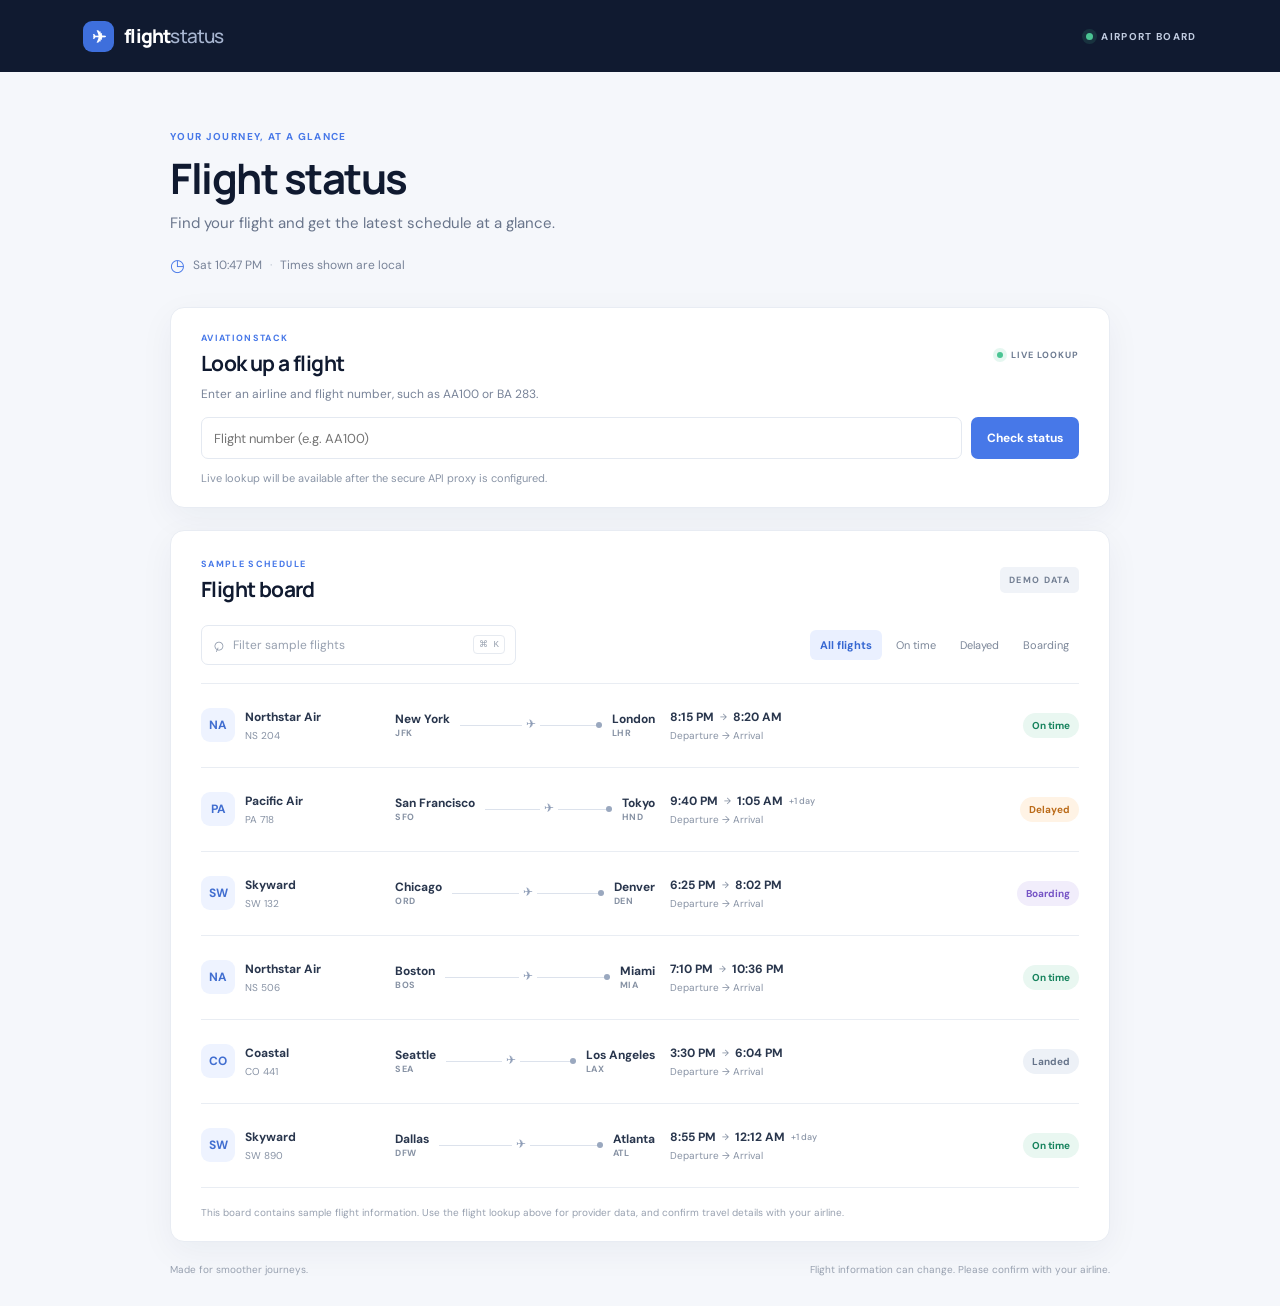
==== index.html @ 9b2f2a7e "Add secure Aviationstack flight lookup Co-authored-by: Copilot <223556219+Copilot@users.noreply.gith" ====
<!doctype html>
<html lang="en">
  <head>
    <meta charset="utf-8">
    <meta name="viewport" content="width=device-width, initial-scale=1">
    <meta name="theme-color" content="#101a30">
    <meta name="description" content="A clear, easy-to-use flight status board.">
    <title>Flight Status — Live Board</title>
    <link rel="stylesheet" href="styles.css">
    <script src="api-config.js"></script>
    <script src="script.js" defer></script>
  </head>
  <body>
    <header class="topbar">
      <a class="brand" href="#" aria-label="Flight Status home">
        <span class="brand-mark" aria-hidden="true">✈</span>
        <span>flight<span class="brand-light">status</span></span>
      </a>
      <span class="board-label"><span class="live-dot" aria-hidden="true"></span> AIRPORT BOARD</span>
    </header>

    <main>
      <section class="intro" aria-labelledby="page-title">
        <p class="eyebrow">YOUR JOURNEY, AT A GLANCE</p>
        <h1 id="page-title">Flight status</h1>
        <p class="intro-copy">Find your flight and get the latest schedule at a glance.</p>
        <div class="board-time">
          <span class="time-icon" aria-hidden="true">◷</span>
          <span id="current-time">Local time</span>
          <span class="time-separator" aria-hidden="true">·</span>
          <span>Times shown are local</span>
        </div>
      </section>

      <section class="live-lookup" aria-labelledby="live-lookup-title">
        <div class="live-lookup-heading">
          <div>
            <p class="eyebrow">AVIATIONSTACK</p>
            <h2 id="live-lookup-title">Look up a flight</h2>
          </div>
          <span class="live-badge"><span class="live-dot" aria-hidden="true"></span> LIVE LOOKUP</span>
        </div>
        <p class="lookup-copy">Enter an airline and flight number, such as AA100 or BA 283.</p>
        <form class="lookup-form" id="live-flight-form">
          <label class="sr-only" for="live-flight-number">Flight number</label>
          <input id="live-flight-number" name="flight" type="text" placeholder="Flight number (e.g. AA100)" maxlength="10" autocomplete="off" required>
          <button class="lookup-button" type="submit">Check status</button>
        </form>
        <p class="lookup-message" id="lookup-message" role="status" aria-live="polite">Live lookup will be available after the secure API proxy is configured.</p>
        <article class="live-result" id="live-result" aria-live="polite" hidden></article>
      </section>

      <section class="board" aria-label="Flight information">
        <div class="board-heading">
          <div>
            <p class="eyebrow">SAMPLE SCHEDULE</p>
            <h2>Flight board</h2>
          </div>
          <span class="demo-label">DEMO DATA</span>
        </div>

        <div class="controls">
          <label class="search-box">
            <span class="search-icon" aria-hidden="true">⌕</span>
            <span class="sr-only">Search flights</span>
            <input id="flight-search" type="search" placeholder="Filter sample flights" autocomplete="off">
            <kbd>⌘ K</kbd>
          </label>
          <div class="filters" role="group" aria-label="Filter flights by status">
            <button class="filter-button is-active" type="button" data-filter="all" aria-pressed="true">All flights</button>
            <button class="filter-button" type="button" data-filter="On time" aria-pressed="false">On time</button>
            <button class="filter-button" type="button" data-filter="Delayed" aria-pressed="false">Delayed</button>
            <button class="filter-button" type="button" data-filter="Boarding" aria-pressed="false">Boarding</button>
          </div>
        </div>

        <div class="flight-list" id="flight-list" aria-live="polite"></div>
        <p class="empty-state" id="empty-state" hidden>No flights match your search. Try another flight number or destination.</p>
        <p class="data-note">This board contains sample flight information. Use the flight lookup above for provider data, and confirm travel details with your airline.</p>
      </section>
    </main>

    <footer>
      <span>Made for smoother journeys.</span>
      <span>Flight information can change. Please confirm with your airline.</span>
    </footer>
  </body>
</html>
---- styles.css ----
@import url("https://fonts.googleapis.com/css2?family=DM+Sans:wght@400;500;600;700&family=Manrope:wght@400;500;600;700;800&display=swap");

:root {
  color-scheme: light;
  --navy: #101a30;
  --muted: #788398;
  --line: #e9edf3;
  --blue: #4778e8;
  --green: #16835d;
  --orange: #bb6b19;
  --purple: #7654c5;
}

* {
  box-sizing: border-box;
}

body {
  margin: 0;
  min-width: 320px;
  background: #f5f7fb;
  color: var(--navy);
  font-family: "DM Sans", sans-serif;
  -webkit-font-smoothing: antialiased;
}

button,
input {
  font: inherit;
}

.topbar {
  height: 72px;
  padding: 0 max(6.5vw, 24px);
  display: flex;
  align-items: center;
  justify-content: space-between;
  background: var(--navy);
  color: white;
}

.brand {
  display: inline-flex;
  align-items: center;
  gap: 10px;
  color: white;
  text-decoration: none;
  font-family: "Manrope", sans-serif;
  font-size: 19px;
  font-weight: 800;
  letter-spacing: -0.8px;
}

.brand-mark {
  display: grid;
  width: 31px;
  height: 31px;
  place-items: center;
  border-radius: 9px;
  background: #3e6fdc;
  font-size: 17px;
}

.brand-light {
  color: #a7b5d0;
  font-weight: 500;
}

.board-label,
.eyebrow,
.demo-label {
  font-size: 10px;
  font-weight: 700;
  letter-spacing: 1.35px;
}

.board-label {
  display: flex;
  align-items: center;
  gap: 8px;
  color: #c1cce0;
}

.live-dot {
  width: 7px;
  height: 7px;
  border-radius: 50%;
  background: #4bc493;
  box-shadow: 0 0 0 4px rgb(75 196 147 / 14%);
}

main {
  width: min(940px, calc(100% - 40px));
  margin: 0 auto;
}

.intro {
  padding: 58px 0 31px;
}

.eyebrow {
  margin: 0 0 10px;
  color: var(--blue);
}

h1,
h2 {
  margin: 0;
  font-family: "Manrope", sans-serif;
  letter-spacing: -1.5px;
}

h1 {
  font-size: clamp(32px, 5vw, 42px);
  line-height: 1.2;
}

.intro-copy {
  margin: 10px 0 21px;
  color: #69758b;
  font-size: 15px;
}

.board-time {
  display: flex;
  align-items: center;
  gap: 8px;
  color: var(--muted);
  font-size: 12px;
}

.time-icon {
  color: var(--blue);
  font-size: 17px;
}

.time-separator {
  color: #b8c0ce;
}

.live-lookup {
  margin-bottom: 22px;
  padding: 24px 30px 20px;
  border: 1px solid #e8ecf3;
  border-radius: 14px;
  background: white;
  box-shadow: 0 10px 34px rgb(25 42 74 / 5%);
}

.live-lookup-heading,
.live-result-heading {
  display: flex;
  align-items: center;
  justify-content: space-between;
  gap: 12px;
}

.live-lookup-heading .eyebrow {
  margin-bottom: 5px;
  font-size: 9px;
}

.live-badge {
  display: inline-flex;
  align-items: center;
  gap: 8px;
  color: #6d7b91;
  font-size: 9px;
  font-weight: 700;
  letter-spacing: 1px;
}

.live-badge .live-dot {
  width: 6px;
  height: 6px;
  background: #4bc493;
}

.lookup-copy {
  margin: 9px 0 15px;
  color: #788398;
  font-size: 12px;
}

.lookup-form {
  display: flex;
  gap: 9px;
}

.lookup-form input {
  flex: 1;
  min-width: 0;
  height: 42px;
  padding: 0 12px;
  border: 1px solid #e4e9f1;
  border-radius: 7px;
  outline: 0;
  color: var(--navy);
  font-size: 13px;
}

.lookup-form input:focus {
  border-color: #9ab4f3;
  box-shadow: 0 0 0 3px rgb(71 120 232 / 10%);
}

.lookup-button {
  padding: 0 16px;
  border: 0;
  border-radius: 7px;
  background: var(--blue);
  color: white;
  cursor: pointer;
  font-size: 12px;
  font-weight: 700;
}

.lookup-button:hover {
  background: #3566d2;
}

.lookup-button:disabled {
  cursor: wait;
  opacity: 0.65;
}

.lookup-message {
  margin: 11px 0 0;
  color: #8994a6;
  font-size: 11px;
  line-height: 1.5;
}

.live-result {
  margin-top: 16px;
  padding: 16px;
  border: 1px solid var(--line);
  border-radius: 9px;
}

.live-airline,
.live-flight-number,
.live-detail-label,
.live-detail-value {
  display: block;
}

.live-airline {
  color: #29364d;
  font-size: 13px;
  font-weight: 700;
}

.live-flight-number {
  margin-top: 4px;
  color: #8792a4;
  font-size: 11px;
}

.live-status {
  padding: 6px 9px;
  border-radius: 20px;
  font-size: 10px;
  font-weight: 700;
  white-space: nowrap;
}

.live-status--on-time,
.live-status--landed,
.live-status--scheduled {
  background: #e9f7f1;
  color: var(--green);
}

.live-status--in-flight {
  background: #eaf0ff;
  color: #3768d2;
}

.live-status--cancelled,
.live-status--incident,
.live-status--diverted {
  background: #fff3e5;
  color: var(--orange);
}

.live-status--unknown {
  background: #edf1f7;
  color: #66748a;
}

.live-route {
  display: grid;
  grid-template-columns: repeat(2, minmax(0, 1fr));
  gap: 15px;
  margin-top: 16px;
  padding-top: 14px;
  border-top: 1px solid var(--line);
}

.live-detail-label {
  margin-bottom: 5px;
  color: #8792a4;
  font-size: 9px;
  font-weight: 700;
  letter-spacing: 0.7px;
}

.live-detail-value {
  color: #29364d;
  font-size: 12px;
  font-weight: 600;
  line-height: 1.5;
  overflow-wrap: anywhere;
}

.board {
  padding: 27px 30px 20px;
  border: 1px solid #e8ecf3;
  border-radius: 14px;
  background: white;
  box-shadow: 0 10px 34px rgb(25 42 74 / 5%);
}

.board-heading {
  display: flex;
  align-items: center;
  justify-content: space-between;
}

.board-heading .eyebrow {
  margin-bottom: 5px;
  font-size: 9px;
}

h2 {
  font-size: 21px;
  letter-spacing: -0.6px;
}

.demo-label {
  padding: 7px 9px;
  border-radius: 5px;
  background: #f0f3f8;
  color: #737f93;
  font-size: 9px;
}

.controls {
  display: flex;
  flex-wrap: wrap;
  align-items: center;
  justify-content: space-between;
  gap: 15px;
  margin: 22px 0 18px;
}

.search-box {
  display: flex;
  align-items: center;
  gap: 8px;
  width: min(315px, 100%);
  height: 40px;
  padding: 0 10px;
  border: 1px solid #e4e9f1;
  border-radius: 7px;
  color: #8994a6;
}

.search-box:focus-within {
  border-color: #9ab4f3;
  box-shadow: 0 0 0 3px rgb(71 120 232 / 10%);
}

.search-icon {
  font-size: 19px;
  transform: rotate(-20deg);
}

.search-box input {
  flex: 1;
  min-width: 0;
  border: 0;
  outline: 0;
  color: var(--navy);
  font-size: 12px;
}

.search-box input::placeholder {
  color: #98a1b0;
}

kbd {
  padding: 3px 5px;
  border: 1px solid #e6eaf0;
  border-radius: 4px;
  color: #9aa3b1;
  font-size: 9px;
}

.filters {
  display: flex;
  flex-wrap: wrap;
  gap: 4px;
}

.filter-button {
  padding: 8px 10px;
  border: 0;
  border-radius: 6px;
  background: transparent;
  color: #7c8799;
  cursor: pointer;
  font-size: 11px;
  transition: background 120ms ease, color 120ms ease;
}

.filter-button:hover {
  background: #f3f6fb;
  color: var(--navy);
}

.filter-button.is-active {
  background: #eaf0ff;
  color: #3768d2;
  font-weight: 700;
}

.flight-list {
  border-top: 1px solid var(--line);
}

.flight-row {
  display: grid;
  grid-template-columns: minmax(100px, 1fr) minmax(170px, 1.45fr) minmax(160px, 1.4fr) minmax(95px, 0.8fr);
  align-items: center;
  gap: 15px;
  min-height: 84px;
  border-bottom: 1px solid var(--line);
}

.airline {
  display: flex;
  align-items: center;
  gap: 10px;
}

.airline-mark {
  display: grid;
  flex: 0 0 34px;
  width: 34px;
  height: 34px;
  place-items: center;
  border-radius: 9px;
  background: #eef3ff;
  color: #416ed0;
  font-size: 12px;
  font-weight: 700;
}

.airline-name,
.flight-number,
.city,
.airport-code,
.time-value,
.time-label {
  display: block;
}

.airline-name,
.city,
.time-value {
  color: #29364d;
  font-size: 12px;
  font-weight: 700;
}

.flight-number,
.airport-code,
.time-label {
  margin-top: 4px;
  color: #8792a4;
  font-size: 10px;
}

.route {
  display: flex;
  align-items: center;
  gap: 10px;
}

.airport-code {
  margin: 0;
  font-size: 9px;
  font-weight: 700;
  letter-spacing: 0.4px;
}

.route-line {
  position: relative;
  flex: 1;
  height: 1px;
  min-width: 22px;
  background: #dce2ec;
}

.route-line::after {
  position: absolute;
  top: -3px;
  right: 0;
  width: 6px;
  height: 6px;
  border-radius: 50%;
  background: #9aa8bf;
  content: "";
}

.route-plane {
  position: absolute;
  top: -9px;
  left: 50%;
  padding: 0 4px;
  background: white;
  color: #8d9cb6;
  font-size: 12px;
  transform: translateX(-50%);
}

.arrival .time-value {
  display: flex;
  align-items: center;
  gap: 6px;
}

.time-change {
  color: #8994a6;
  font-size: 9px;
  font-weight: 500;
}

.status {
  justify-self: end;
  padding: 6px 9px;
  border-radius: 20px;
  font-size: 10px;
  font-weight: 700;
  white-space: nowrap;
}

.status--on-time {
  background: #e9f7f1;
  color: var(--green);
}

.status--delayed {
  background: #fff3e5;
  color: var(--orange);
}

.status--boarding {
  background: #f1edfb;
  color: var(--purple);
}

.status--landed {
  background: #edf1f7;
  color: #66748a;
}

.empty-state {
  padding: 28px 12px;
  color: var(--muted);
  text-align: center;
  font-size: 13px;
}

.data-note {
  margin: 17px 0 0;
  color: #98a1b0;
  font-size: 10px;
  line-height: 1.6;
}

footer {
  display: flex;
  flex-wrap: wrap;
  justify-content: space-between;
  gap: 10px;
  width: min(940px, calc(100% - 40px));
  margin: 21px auto 30px;
  color: #98a1b0;
  font-size: 10px;
}

.sr-only {
  position: absolute;
  width: 1px;
  height: 1px;
  overflow: hidden;
  clip: rect(0, 0, 0, 0);
  white-space: nowrap;
  clip-path: inset(50%);
}

@media (max-width: 720px) {
  .topbar {
    height: 64px;
  }

  .intro {
    padding-top: 42px;
  }

  .board {
    padding: 22px 18px 17px;
  }

  .live-lookup {
    padding: 22px 18px 17px;
  }

  .controls {
    align-items: stretch;
  }

  .search-box {
    width: 100%;
  }

  .filters {
    overflow-x: auto;
  }

  .filter-button {
    white-space: nowrap;
  }

  .flight-row {
    grid-template-columns: minmax(105px, 1fr) minmax(115px, 1fr) auto;
    gap: 8px;
    min-height: 90px;
  }

  .flight-row > .arrival {
    display: flex;
    grid-column: 1 / -1;
    grid-row: 2;
    align-items: center;
    gap: 5px;
  }

  .flight-row > .status {
    grid-column: 3;
    grid-row: 1;
  }

  .airline {
    gap: 7px;
  }

  .airline-mark {
    flex-basis: 30px;
    width: 30px;
    height: 30px;
  }
}

@media (max-width: 390px) {
  main,
  footer {
    width: calc(100% - 28px);
  }

  .topbar {
    padding: 0 14px;
  }

  .board-label {
    font-size: 9px;
  }

  .flight-row {
    grid-template-columns: 1fr 1fr;
    padding: 12px 0;
  }

  .flight-row .status {
    justify-self: end;
    grid-column: 2;
    grid-row: 2;
  }

  .flight-row .route {
    grid-column: 2;
    grid-row: 1;
  }

  .flight-row > .arrival {
    grid-column: 1;
    grid-row: 2;
  }

  .flight-row > .status {
    grid-column: 2;
    grid-row: 2;
  }
}
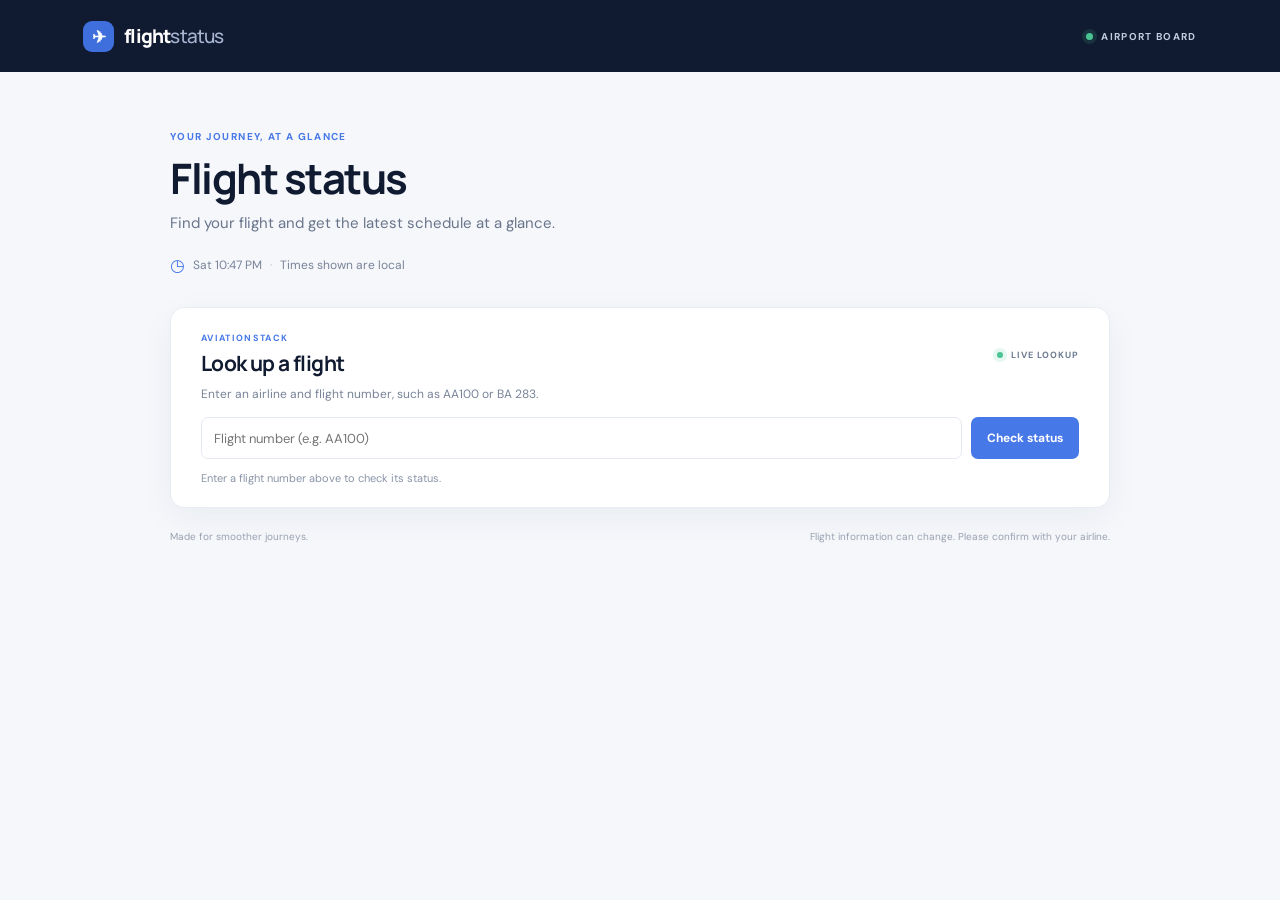
==== commit 52282462: "Remove sample flight schedule Co-authored-by: Copilot <223556219+Copilot@users.noreply.github.com>" ====
--- a/index.html
+++ b/index.html
@@ -46,37 +46,8 @@
           <input id="live-flight-number" name="flight" type="text" placeholder="Flight number (e.g. AA100)" maxlength="10" autocomplete="off" required>
           <button class="lookup-button" type="submit">Check status</button>
         </form>
-        <p class="lookup-message" id="lookup-message" role="status" aria-live="polite">Live lookup will be available after the secure API proxy is configured.</p>
+        <p class="lookup-message" id="lookup-message" role="status" aria-live="polite">Enter a flight number above to check its status.</p>
         <article class="live-result" id="live-result" aria-live="polite" hidden></article>
-      </section>
-
-      <section class="board" aria-label="Flight information">
-        <div class="board-heading">
-          <div>
-            <p class="eyebrow">SAMPLE SCHEDULE</p>
-            <h2>Flight board</h2>
-          </div>
-          <span class="demo-label">DEMO DATA</span>
-        </div>
-
-        <div class="controls">
-          <label class="search-box">
-            <span class="search-icon" aria-hidden="true">⌕</span>
-            <span class="sr-only">Search flights</span>
-            <input id="flight-search" type="search" placeholder="Filter sample flights" autocomplete="off">
-            <kbd>⌘ K</kbd>
-          </label>
-          <div class="filters" role="group" aria-label="Filter flights by status">
-            <button class="filter-button is-active" type="button" data-filter="all" aria-pressed="true">All flights</button>
-            <button class="filter-button" type="button" data-filter="On time" aria-pressed="false">On time</button>
-            <button class="filter-button" type="button" data-filter="Delayed" aria-pressed="false">Delayed</button>
-            <button class="filter-button" type="button" data-filter="Boarding" aria-pressed="false">Boarding</button>
-          </div>
-        </div>
-
-        <div class="flight-list" id="flight-list" aria-live="polite"></div>
-        <p class="empty-state" id="empty-state" hidden>No flights match your search. Try another flight number or destination.</p>
-        <p class="data-note">This board contains sample flight information. Use the flight lookup above for provider data, and confirm travel details with your airline.</p>
       </section>
     </main>
 
--- a/styles.css
+++ b/styles.css
@@ -8,7 +8,6 @@
   --blue: #4778e8;
   --green: #16835d;
   --orange: #bb6b19;
-  --purple: #7654c5;
 }
 
 * {
@@ -67,8 +66,7 @@
 }
 
 .board-label,
-.eyebrow,
-.demo-label {
+.eyebrow {
   font-size: 10px;
   font-weight: 700;
   letter-spacing: 1.35px;
@@ -314,271 +312,9 @@
   overflow-wrap: anywhere;
 }
 
-.board {
-  padding: 27px 30px 20px;
-  border: 1px solid #e8ecf3;
-  border-radius: 14px;
-  background: white;
-  box-shadow: 0 10px 34px rgb(25 42 74 / 5%);
-}
-
-.board-heading {
-  display: flex;
-  align-items: center;
-  justify-content: space-between;
-}
-
-.board-heading .eyebrow {
-  margin-bottom: 5px;
-  font-size: 9px;
-}
-
 h2 {
   font-size: 21px;
   letter-spacing: -0.6px;
-}
-
-.demo-label {
-  padding: 7px 9px;
-  border-radius: 5px;
-  background: #f0f3f8;
-  color: #737f93;
-  font-size: 9px;
-}
-
-.controls {
-  display: flex;
-  flex-wrap: wrap;
-  align-items: center;
-  justify-content: space-between;
-  gap: 15px;
-  margin: 22px 0 18px;
-}
-
-.search-box {
-  display: flex;
-  align-items: center;
-  gap: 8px;
-  width: min(315px, 100%);
-  height: 40px;
-  padding: 0 10px;
-  border: 1px solid #e4e9f1;
-  border-radius: 7px;
-  color: #8994a6;
-}
-
-.search-box:focus-within {
-  border-color: #9ab4f3;
-  box-shadow: 0 0 0 3px rgb(71 120 232 / 10%);
-}
-
-.search-icon {
-  font-size: 19px;
-  transform: rotate(-20deg);
-}
-
-.search-box input {
-  flex: 1;
-  min-width: 0;
-  border: 0;
-  outline: 0;
-  color: var(--navy);
-  font-size: 12px;
-}
-
-.search-box input::placeholder {
-  color: #98a1b0;
-}
-
-kbd {
-  padding: 3px 5px;
-  border: 1px solid #e6eaf0;
-  border-radius: 4px;
-  color: #9aa3b1;
-  font-size: 9px;
-}
-
-.filters {
-  display: flex;
-  flex-wrap: wrap;
-  gap: 4px;
-}
-
-.filter-button {
-  padding: 8px 10px;
-  border: 0;
-  border-radius: 6px;
-  background: transparent;
-  color: #7c8799;
-  cursor: pointer;
-  font-size: 11px;
-  transition: background 120ms ease, color 120ms ease;
-}
-
-.filter-button:hover {
-  background: #f3f6fb;
-  color: var(--navy);
-}
-
-.filter-button.is-active {
-  background: #eaf0ff;
-  color: #3768d2;
-  font-weight: 700;
-}
-
-.flight-list {
-  border-top: 1px solid var(--line);
-}
-
-.flight-row {
-  display: grid;
-  grid-template-columns: minmax(100px, 1fr) minmax(170px, 1.45fr) minmax(160px, 1.4fr) minmax(95px, 0.8fr);
-  align-items: center;
-  gap: 15px;
-  min-height: 84px;
-  border-bottom: 1px solid var(--line);
-}
-
-.airline {
-  display: flex;
-  align-items: center;
-  gap: 10px;
-}
-
-.airline-mark {
-  display: grid;
-  flex: 0 0 34px;
-  width: 34px;
-  height: 34px;
-  place-items: center;
-  border-radius: 9px;
-  background: #eef3ff;
-  color: #416ed0;
-  font-size: 12px;
-  font-weight: 700;
-}
-
-.airline-name,
-.flight-number,
-.city,
-.airport-code,
-.time-value,
-.time-label {
-  display: block;
-}
-
-.airline-name,
-.city,
-.time-value {
-  color: #29364d;
-  font-size: 12px;
-  font-weight: 700;
-}
-
-.flight-number,
-.airport-code,
-.time-label {
-  margin-top: 4px;
-  color: #8792a4;
-  font-size: 10px;
-}
-
-.route {
-  display: flex;
-  align-items: center;
-  gap: 10px;
-}
-
-.airport-code {
-  margin: 0;
-  font-size: 9px;
-  font-weight: 700;
-  letter-spacing: 0.4px;
-}
-
-.route-line {
-  position: relative;
-  flex: 1;
-  height: 1px;
-  min-width: 22px;
-  background: #dce2ec;
-}
-
-.route-line::after {
-  position: absolute;
-  top: -3px;
-  right: 0;
-  width: 6px;
-  height: 6px;
-  border-radius: 50%;
-  background: #9aa8bf;
-  content: "";
-}
-
-.route-plane {
-  position: absolute;
-  top: -9px;
-  left: 50%;
-  padding: 0 4px;
-  background: white;
-  color: #8d9cb6;
-  font-size: 12px;
-  transform: translateX(-50%);
-}
-
-.arrival .time-value {
-  display: flex;
-  align-items: center;
-  gap: 6px;
-}
-
-.time-change {
-  color: #8994a6;
-  font-size: 9px;
-  font-weight: 500;
-}
-
-.status {
-  justify-self: end;
-  padding: 6px 9px;
-  border-radius: 20px;
-  font-size: 10px;
-  font-weight: 700;
-  white-space: nowrap;
-}
-
-.status--on-time {
-  background: #e9f7f1;
-  color: var(--green);
-}
-
-.status--delayed {
-  background: #fff3e5;
-  color: var(--orange);
-}
-
-.status--boarding {
-  background: #f1edfb;
-  color: var(--purple);
-}
-
-.status--landed {
-  background: #edf1f7;
-  color: #66748a;
-}
-
-.empty-state {
-  padding: 28px 12px;
-  color: var(--muted);
-  text-align: center;
-  font-size: 13px;
-}
-
-.data-note {
-  margin: 17px 0 0;
-  color: #98a1b0;
-  font-size: 10px;
-  line-height: 1.6;
 }
 
 footer {
@@ -611,57 +347,8 @@
     padding-top: 42px;
   }
 
-  .board {
-    padding: 22px 18px 17px;
-  }
-
   .live-lookup {
     padding: 22px 18px 17px;
-  }
-
-  .controls {
-    align-items: stretch;
-  }
-
-  .search-box {
-    width: 100%;
-  }
-
-  .filters {
-    overflow-x: auto;
-  }
-
-  .filter-button {
-    white-space: nowrap;
-  }
-
-  .flight-row {
-    grid-template-columns: minmax(105px, 1fr) minmax(115px, 1fr) auto;
-    gap: 8px;
-    min-height: 90px;
-  }
-
-  .flight-row > .arrival {
-    display: flex;
-    grid-column: 1 / -1;
-    grid-row: 2;
-    align-items: center;
-    gap: 5px;
-  }
-
-  .flight-row > .status {
-    grid-column: 3;
-    grid-row: 1;
-  }
-
-  .airline {
-    gap: 7px;
-  }
-
-  .airline-mark {
-    flex-basis: 30px;
-    width: 30px;
-    height: 30px;
   }
 }
 
@@ -679,29 +366,4 @@
     font-size: 9px;
   }
 
-  .flight-row {
-    grid-template-columns: 1fr 1fr;
-    padding: 12px 0;
-  }
-
-  .flight-row .status {
-    justify-self: end;
-    grid-column: 2;
-    grid-row: 2;
-  }
-
-  .flight-row .route {
-    grid-column: 2;
-    grid-row: 1;
-  }
-
-  .flight-row > .arrival {
-    grid-column: 1;
-    grid-row: 2;
-  }
-
-  .flight-row > .status {
-    grid-column: 2;
-    grid-row: 2;
-  }
-}
+}
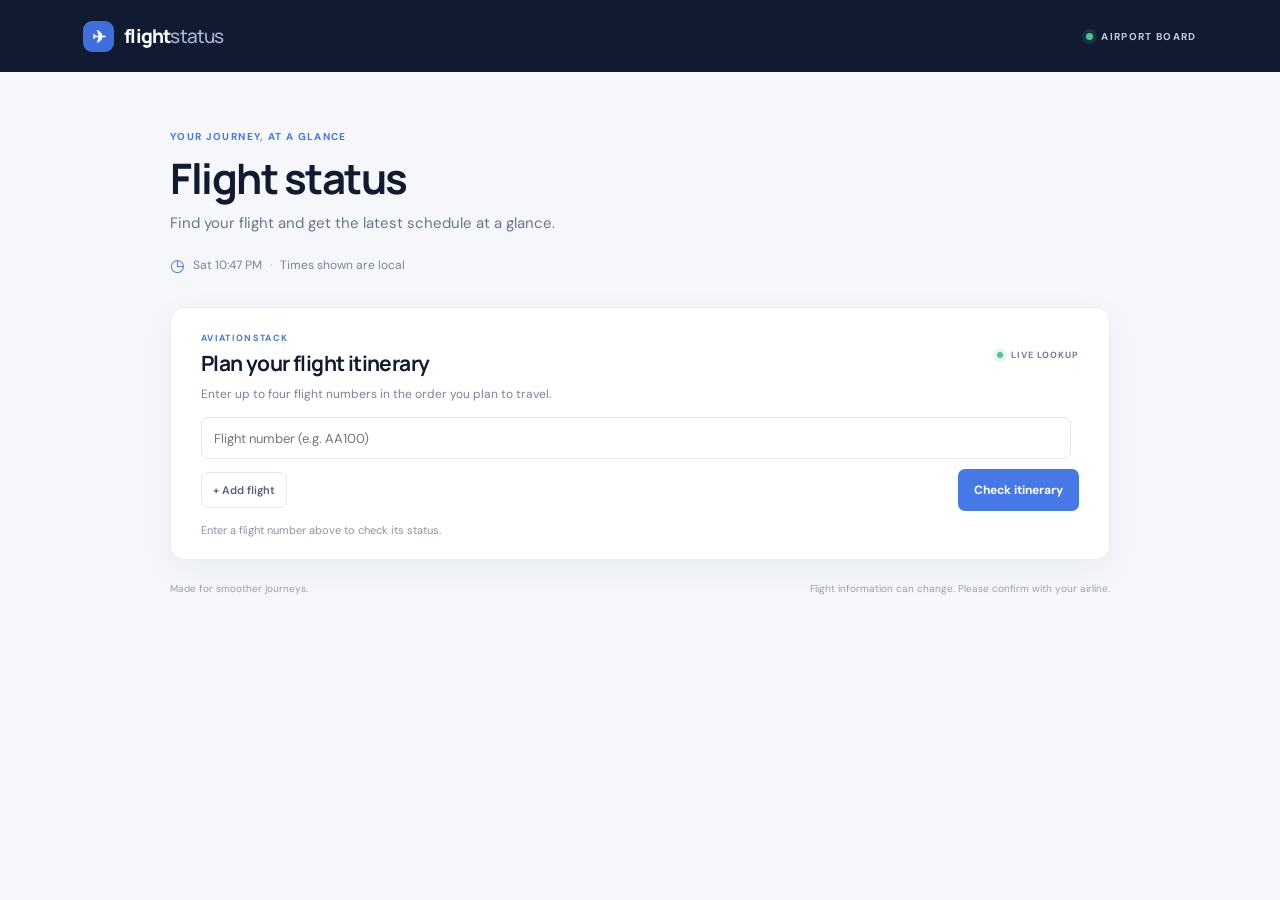
==== commit c34b5f9e: "Add multi-flight itinerary planning Support up to four ordered flight lookups and show layover inter" ====
--- a/index.html
+++ b/index.html
@@ -6,9 +6,9 @@
     <meta name="theme-color" content="#101a30">
     <meta name="description" content="A clear, easy-to-use flight status board.">
     <title>Flight Status — Live Board</title>
-    <link rel="stylesheet" href="styles.css">
+    <link rel="stylesheet" href="styles.css?v=5">
     <script src="api-config.js"></script>
-    <script src="script.js" defer></script>
+    <script src="script.js?v=7" defer></script>
   </head>
   <body>
     <header class="topbar">
@@ -36,20 +36,87 @@
         <div class="live-lookup-heading">
           <div>
             <p class="eyebrow">AVIATIONSTACK</p>
-            <h2 id="live-lookup-title">Look up a flight</h2>
+            <h2 id="live-lookup-title">Plan your flight itinerary</h2>
           </div>
           <span class="live-badge"><span class="live-dot" aria-hidden="true"></span> LIVE LOOKUP</span>
         </div>
-        <p class="lookup-copy">Enter an airline and flight number, such as AA100 or BA 283.</p>
+        <p class="lookup-copy">Enter up to four flight numbers in the order you plan to travel.</p>
         <form class="lookup-form" id="live-flight-form">
-          <label class="sr-only" for="live-flight-number">Flight number</label>
-          <input id="live-flight-number" name="flight" type="text" placeholder="Flight number (e.g. AA100)" maxlength="10" autocomplete="off" required>
-          <button class="lookup-button" type="submit">Check status</button>
+          <div class="flight-number-list" id="flight-number-list">
+            <div class="flight-number-row">
+              <label class="sr-only" for="live-flight-number">Flight 1 number</label>
+              <input class="flight-number-input" id="live-flight-number" name="flight" type="text" placeholder="Flight number (e.g. AA100)" maxlength="10" autocomplete="off" required>
+              <button class="remove-flight" type="button" aria-label="Remove flight 1" hidden>Remove</button>
+            </div>
+          </div>
+          <div class="lookup-actions">
+            <button class="add-flight" id="add-flight" type="button">+ Add flight</button>
+            <button class="lookup-button" type="submit">Check itinerary</button>
+          </div>
         </form>
         <p class="lookup-message" id="lookup-message" role="status" aria-live="polite">Enter a flight number above to check its status.</p>
-        <article class="live-result" id="live-result" aria-live="polite" hidden></article>
+        <div class="itinerary-flight-details" id="live-result" aria-live="polite" hidden></div>
+        <section class="itinerary-visuals" id="flight-visual" aria-label="Flight itinerary" hidden>
+          <div class="itinerary-leg-list" id="flight-visual-list"></div>
+        </section>
       </section>
     </main>
+
+    <template id="flight-input-template">
+      <div class="flight-number-row">
+        <label class="sr-only"></label>
+        <input class="flight-number-input" name="flight" type="text" placeholder="Flight number (e.g. AA100)" maxlength="10" autocomplete="off" required>
+        <button class="remove-flight" type="button" hidden>Remove</button>
+      </div>
+    </template>
+    <template id="flight-visual-template">
+      <article class="flight-visual">
+        <div class="flight-visual-grid">
+          <div class="flight-path">
+            <div class="runway-heading">
+              <div>
+                <p class="eyebrow">FLIGHT PATH</p>
+                <p class="runway-caption"></p>
+              </div>
+              <span class="runway-state"></span>
+            </div>
+            <div class="flight-actions">
+              <button class="flight-refresh" type="button">Refresh position</button>
+            </div>
+            <div class="runway-track" role="img">
+              <div class="runway-fill"></div>
+              <div class="runway-centerline" aria-hidden="true"></div>
+              <span class="runway-plane" aria-hidden="true">
+                <svg class="aircraft-icon" viewBox="0 0 64 64" focusable="false">
+                  <path d="M32 2c2.4 0 4 2.2 4 5.2v18.5l21 13.2v6L36 39.5v13.2l7.5 4.7v4.2L32 58.2l-11.5 3.4v-4.2l7.5-4.7V39.5L7 44.9v-6l21-13.2V7.2C28 4.2 29.6 2 32 2Z" fill="currentColor"/>
+                </svg>
+              </span>
+              <span class="runway-cancelled" aria-hidden="true" hidden>×</span>
+            </div>
+            <div class="runway-endpoints">
+              <span class="runway-origin"></span>
+              <span class="runway-destination"></span>
+            </div>
+            <p class="runway-metrics"></p>
+            <p class="runway-note" hidden></p>
+            <p class="runway-legend">Green: on time · Yellow: 1–30 min late · Red: 31–120 min late · Purple: over 2 hours late</p>
+          </div>
+          <aside class="arrival-summary" aria-label="Arrival estimate">
+            <p class="eyebrow">ARRIVAL SUMMARY</p>
+            <span class="arrival-plane" aria-hidden="true">
+              <svg class="aircraft-icon" viewBox="0 0 64 64" focusable="false">
+                <path d="M32 2c2.4 0 4 2.2 4 5.2v18.5l21 13.2v6L36 39.5v13.2l7.5 4.7v4.2L32 58.2l-11.5 3.4v-4.2l7.5-4.7V39.5L7 44.9v-6l21-13.2V7.2C28 4.2 29.6 2 32 2Z" fill="currentColor"/>
+              </svg>
+            </span>
+            <span class="arrival-label">TIME TO ARRIVAL</span>
+            <strong class="arrival-countdown">Not available</strong>
+            <span class="arrival-time"></span>
+            <span class="arrival-label arrival-delay-label">DELAY</span>
+            <strong class="arrival-delay">Not available</strong>
+          </aside>
+        </div>
+      </article>
+    </template>
 
     <footer>
       <span>Made for smoother journeys.</span>
--- a/styles.css
+++ b/styles.css
@@ -181,13 +181,24 @@
 }
 
 .lookup-form {
-  display: flex;
-  gap: 9px;
+  display: grid;
+  gap: 10px;
+}
+
+.flight-number-list {
+  display: grid;
+  gap: 8px;
+}
+
+.flight-number-row {
+  display: grid;
+  grid-template-columns: minmax(0, 1fr) auto;
+  gap: 8px;
 }
 
 .lookup-form input {
-  flex: 1;
   min-width: 0;
+  width: 100%;
   height: 42px;
   padding: 0 12px;
   border: 1px solid #e4e9f1;
@@ -203,6 +214,7 @@
 }
 
 .lookup-button {
+  min-height: 42px;
   padding: 0 16px;
   border: 0;
   border-radius: 7px;
@@ -222,6 +234,38 @@
   opacity: 0.65;
 }
 
+.lookup-actions {
+  display: flex;
+  align-items: center;
+  justify-content: space-between;
+  gap: 9px;
+}
+
+.add-flight,
+.remove-flight {
+  min-height: 36px;
+  padding: 0 11px;
+  border: 1px solid #e4e9f1;
+  border-radius: 7px;
+  background: white;
+  color: #53627a;
+  cursor: pointer;
+  font-size: 11px;
+  font-weight: 600;
+}
+
+.add-flight:hover:not(:disabled),
+.remove-flight:hover:not(:disabled) {
+  border-color: #9ab4f3;
+  background: #f5f8ff;
+}
+
+.add-flight:disabled,
+.remove-flight:disabled {
+  cursor: wait;
+  opacity: 0.55;
+}
+
 .lookup-message {
   margin: 11px 0 0;
   color: #8994a6;
@@ -236,6 +280,17 @@
   border-radius: 9px;
 }
 
+.live-result--error {
+  border-color: #f2d3d3;
+  background: #fffafa;
+}
+
+.live-result--error p {
+  margin: 7px 0 0;
+  color: #8d4343;
+  font-size: 11px;
+}
+
 .live-airline,
 .live-flight-number,
 .live-detail-label,
@@ -280,6 +335,16 @@
 .live-status--diverted {
   background: #fff3e5;
   color: var(--orange);
+}
+
+.live-status--cancelled {
+  background: #fee2e2;
+  color: #b42318;
+}
+
+.live-status--delayed {
+  background: #fff6cf;
+  color: #8a6400;
 }
 
 .live-status--unknown {
@@ -310,6 +375,350 @@
   font-weight: 600;
   line-height: 1.5;
   overflow-wrap: anywhere;
+}
+
+.flight-visual {
+  margin-top: 16px;
+  padding: 16px;
+  border: 1px solid var(--line);
+  border-radius: 9px;
+  background: #fbfcfe;
+}
+
+.layover-card {
+  position: relative;
+  margin: 9px 0 0 25px;
+  padding: 10px 13px 10px 15px;
+  border-left: 2px dashed #b6c4df;
+}
+
+.layover-card::before {
+  position: absolute;
+  top: 13px;
+  left: -6px;
+  width: 8px;
+  height: 8px;
+  border-radius: 50%;
+  background: #6684c3;
+  content: "";
+}
+
+.layover-card .eyebrow {
+  margin-bottom: 4px;
+  font-size: 9px;
+}
+
+.layover-description {
+  margin: 0;
+  color: #53627a;
+  font-size: 11px;
+  line-height: 1.5;
+}
+
+.layover-duration {
+  display: block;
+  margin-top: 4px;
+  color: #29364d;
+  font-size: 12px;
+}
+
+.layover-card--warning {
+  border-color: #ddb45b;
+}
+
+.layover-card--warning::before {
+  background: #bb6b19;
+}
+
+.layover-card--warning .layover-duration {
+  color: #8a6400;
+}
+
+.itinerary-leg-error {
+  margin: 16px 0 0;
+  padding: 12px;
+  border: 1px solid #f2d3d3;
+  border-radius: 8px;
+  color: #8d4343;
+  font-size: 11px;
+}
+
+.flight-visual-grid {
+  display: grid;
+  grid-template-columns: minmax(0, 1fr) 190px;
+  gap: 16px;
+}
+
+.flight-path {
+  min-width: 0;
+}
+
+.arrival-summary {
+  display: flex;
+  flex-direction: column;
+  align-items: flex-start;
+  padding: 14px;
+  border: 1px solid var(--line);
+  border-radius: 8px;
+  background: white;
+}
+
+.arrival-summary .eyebrow {
+  margin-bottom: 12px;
+  font-size: 9px;
+}
+
+.arrival-plane {
+  display: grid;
+  width: 30px;
+  height: 30px;
+  margin-bottom: 12px;
+  place-items: center;
+  border-radius: 8px;
+  background: #eaf0ff;
+  color: var(--blue);
+  font-size: 18px;
+}
+
+.aircraft-icon {
+  display: block;
+  width: 1em;
+  height: 1em;
+}
+
+.arrival-plane .aircraft-icon {
+  width: 20px;
+  height: 20px;
+  transform: rotate(35deg);
+}
+
+.arrival-label {
+  color: #8792a4;
+  font-size: 9px;
+  font-weight: 700;
+  letter-spacing: 0.7px;
+}
+
+.arrival-countdown,
+.arrival-delay {
+  margin-top: 5px;
+  color: #29364d;
+  font-family: "Manrope", sans-serif;
+  font-size: 17px;
+  line-height: 1.3;
+}
+
+.arrival-time {
+  margin-top: 5px;
+  color: #69758b;
+  font-size: 10px;
+  line-height: 1.5;
+}
+
+.arrival-delay-label {
+  margin-top: 16px;
+}
+
+.arrival-delay {
+  font-size: 12px;
+}
+
+.runway-heading {
+  display: flex;
+  align-items: center;
+  justify-content: space-between;
+  gap: 12px;
+}
+
+.runway-heading .eyebrow {
+  margin-bottom: 4px;
+  font-size: 9px;
+}
+
+.runway-caption {
+  margin: 0;
+  color: #29364d;
+  font-size: 12px;
+  font-weight: 700;
+}
+
+.flight-actions {
+  display: flex;
+  justify-content: flex-end;
+  margin-top: 10px;
+}
+
+.flight-refresh {
+  padding: 6px 9px;
+  border: 1px solid #dce5f6;
+  border-radius: 6px;
+  background: white;
+  color: #3768d2;
+  cursor: pointer;
+  font-size: 10px;
+  font-weight: 700;
+}
+
+.flight-refresh:hover:not(:disabled) {
+  border-color: #9ab4f3;
+  background: #f5f8ff;
+}
+
+.flight-refresh:disabled {
+  cursor: wait;
+  opacity: 0.6;
+}
+
+.runway-state {
+  padding: 6px 9px;
+  border-radius: 20px;
+  font-size: 10px;
+  font-weight: 700;
+  white-space: nowrap;
+}
+
+.runway-state--green {
+  background: #e9f7f1;
+  color: #167348;
+}
+
+.runway-state--yellow {
+  background: #fff6cf;
+  color: #8a6400;
+}
+
+.runway-state--red,
+.runway-state--cancelled {
+  background: #fee2e2;
+  color: #b42318;
+}
+
+.runway-state--purple {
+  background: #f3edff;
+  color: #6332a8;
+}
+
+.runway-state--neutral {
+  background: #edf1f7;
+  color: #66748a;
+}
+
+.runway-track {
+  --runway-accent: #16835d;
+  --runway-surface: #e5f4ec;
+  position: relative;
+  height: 54px;
+  margin: 15px 0 7px;
+  overflow: hidden;
+  border: 1px solid var(--runway-accent);
+  border-radius: 10px;
+  background: var(--runway-surface);
+}
+
+.runway-track--yellow {
+  --runway-accent: #bd8a00;
+  --runway-surface: #fff6cf;
+}
+
+.runway-track--red {
+  --runway-accent: #c53535;
+  --runway-surface: #fee2e2;
+}
+
+.runway-track--purple {
+  --runway-accent: #7043b5;
+  --runway-surface: #f0e8ff;
+}
+
+.runway-track--neutral {
+  --runway-accent: #66748a;
+  --runway-surface: #edf1f7;
+}
+
+.runway-track--cancelled {
+  --runway-accent: #b42318;
+  --runway-surface: #fef2f2;
+  background: repeating-linear-gradient(135deg, #fef2f2 0 12px, #fee2e2 12px 24px);
+}
+
+.runway-fill {
+  position: absolute;
+  inset: 0 auto 0 0;
+  width: 0;
+  background: var(--runway-accent);
+  opacity: 0.24;
+  transition: width 500ms ease;
+}
+
+.runway-centerline {
+  position: absolute;
+  z-index: 1;
+  top: 50%;
+  right: 14px;
+  left: 14px;
+  border-top: 2px dashed rgb(255 255 255 / 95%);
+  transform: translateY(-50%);
+}
+
+.runway-plane {
+  position: absolute;
+  z-index: 2;
+  top: 50%;
+  left: clamp(14px, var(--progress, 0%), calc(100% - 14px));
+  color: var(--runway-accent);
+  font-size: 24px;
+  line-height: 1;
+  text-shadow: 0 1px 2px rgb(16 26 48 / 18%);
+  transform: translate(-50%, -50%) rotate(90deg);
+  transition: left 500ms ease;
+}
+
+.runway-plane .aircraft-icon {
+  width: 24px;
+  height: 24px;
+}
+
+.runway-cancelled {
+  position: absolute;
+  z-index: 2;
+  top: 50%;
+  left: 50%;
+  color: #b42318;
+  font-size: 36px;
+  font-weight: 700;
+  line-height: 1;
+  transform: translate(-50%, -55%);
+}
+
+.runway-endpoints {
+  display: flex;
+  justify-content: space-between;
+  gap: 12px;
+  color: #69758b;
+  font-size: 10px;
+  font-weight: 700;
+}
+
+.runway-endpoints span:last-child {
+  text-align: right;
+}
+
+.runway-metrics,
+.runway-note,
+.runway-legend {
+  margin: 10px 0 0;
+  color: #69758b;
+  font-size: 11px;
+  line-height: 1.5;
+}
+
+.runway-note {
+  color: #8a6400;
+}
+
+.runway-legend {
+  color: #8994a6;
+  font-size: 9px;
 }
 
 h2 {
@@ -350,6 +759,14 @@
   .live-lookup {
     padding: 22px 18px 17px;
   }
+
+  .flight-visual {
+    padding: 13px;
+  }
+
+  .flight-visual-grid {
+    grid-template-columns: minmax(0, 1fr);
+  }
 }
 
 @media (max-width: 390px) {
